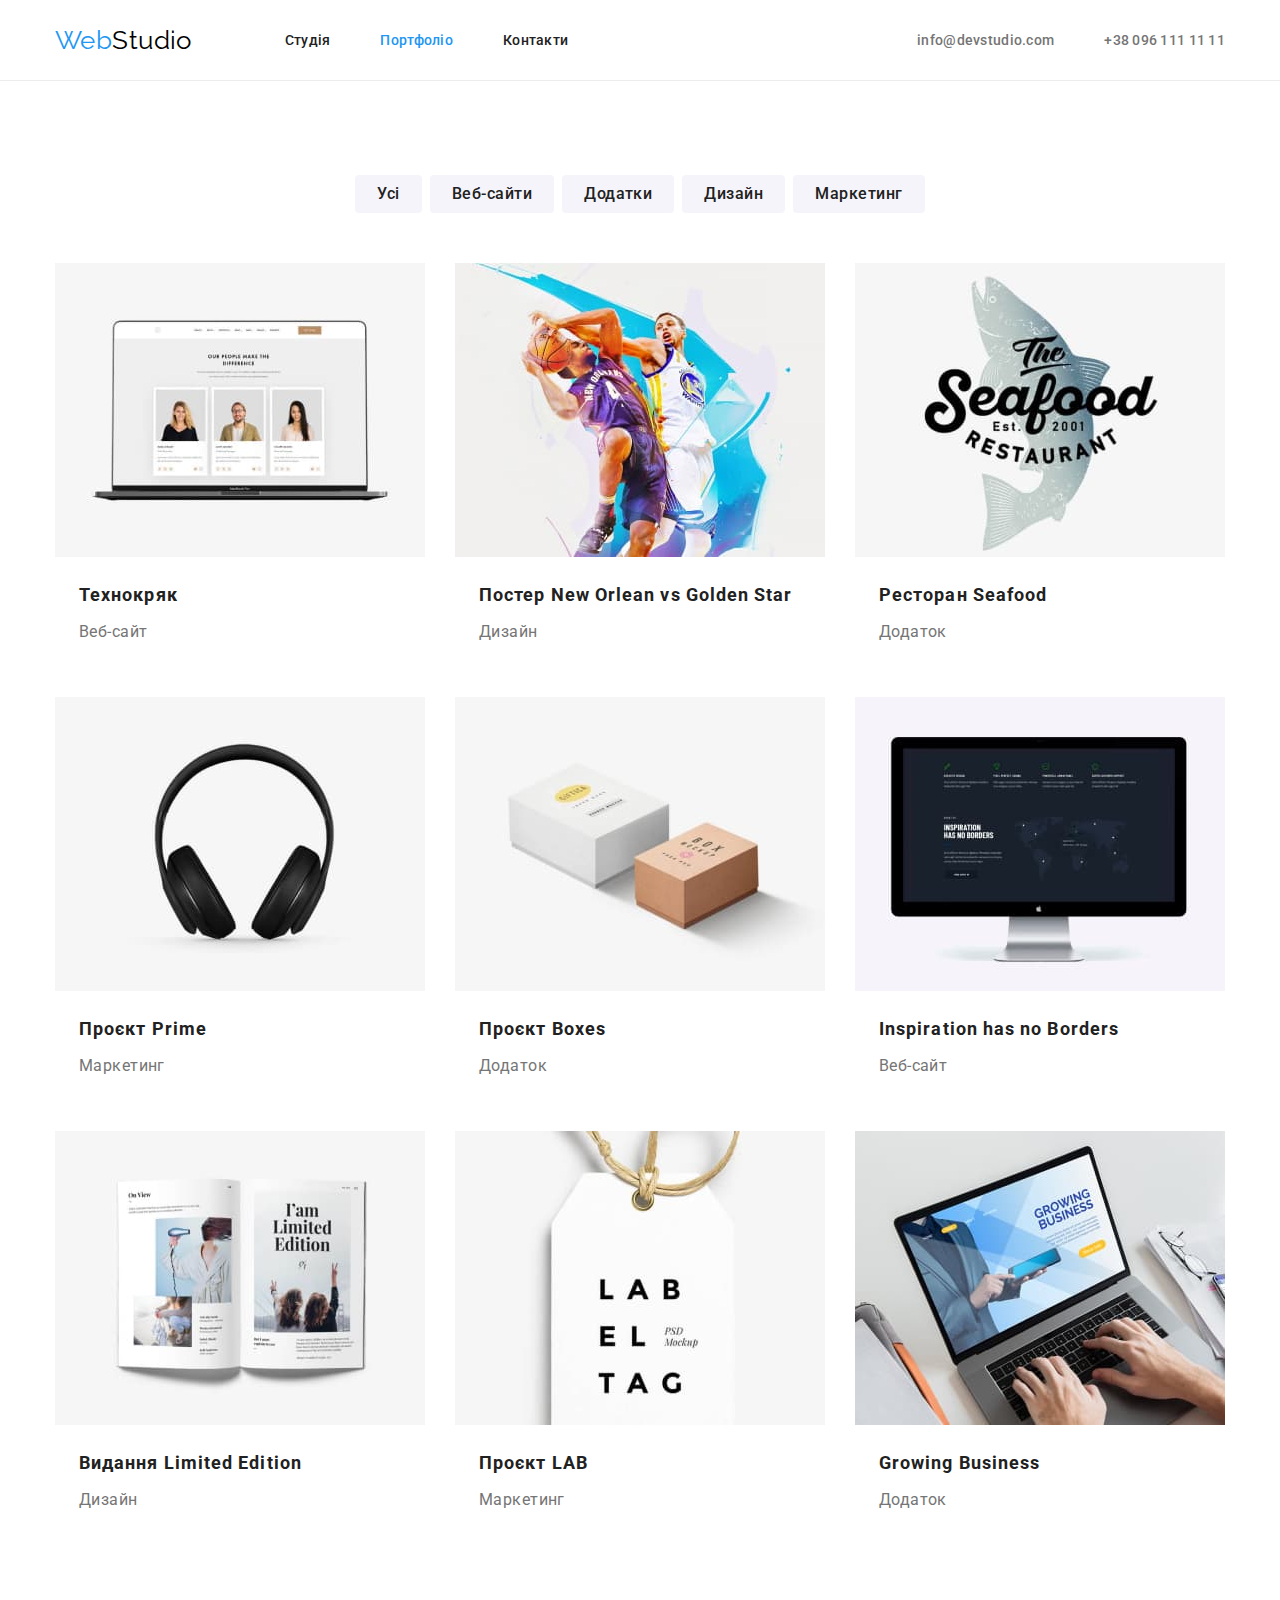
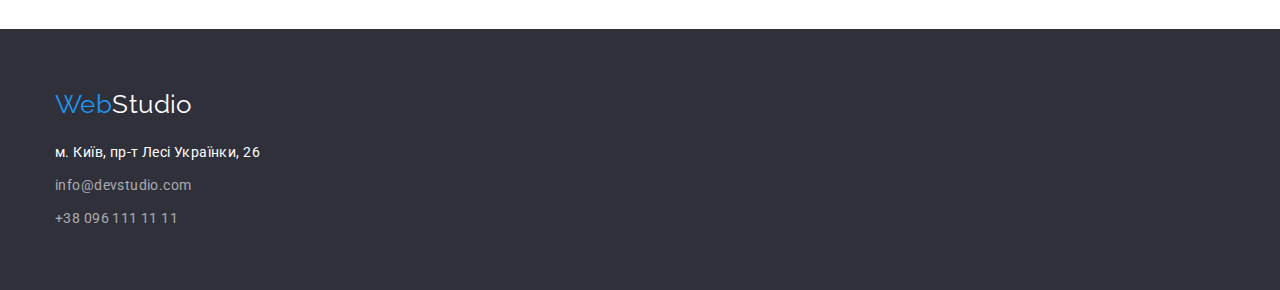
==== portfolio.html @ c1284949 "Проверка работы svg" ====
<!DOCTYPE html>
<html lang="uk">
  <head>
    <meta charset="UTF-8" />
    <meta http-equiv="X-UA-Compatible" content="IE=edge" />
    <meta name="viewport" content="width=device-width, initial-scale=1.0" />
    <title>Портфоліо WebStudio</title>

    <!-- Fonts -->

    <link rel="preconnect" href="https://fonts.googleapis.com" />
    <link rel="preconnect" href="https://fonts.gstatic.com" crossorigin />
    <link
      href="https://fonts.googleapis.com/css2?family=Raleway:wght@700&family=Roboto:wght@400;500;700;900&display=swap"
      rel="stylesheet"
    />

    <!-- Modern-normalize -->

    <link
      rel="stylesheet"
      href="https://cdnjs.cloudflare.com/ajax/libs/modern-normalize/1.1.0/modern-normalize.min.css"
    />

    <!-- User styles -->

    <link rel="stylesheet" href="./css/styles.css" />
  </head>

  <body>
    <header class="header">
      <div class="container">
        <!-- prettier-ignore -->
        <a class="logo" href="./index.html" lang="en">
          Web<span class="logo-suffix">Studio</span>
        </a>

        <nav class="nav">
          <ul class="nav-links">
            <li><a class="link" href="./index.html">Студія</a></li>
            <li><a class="link current" href="./portfolio.html">Портфоліо</a></li>
            <li><a class="link" href="#contacts">Контакти</a></li>
          </ul>
        </nav>

        <ul class="group">
          <li><a class="link" href="mailto:info@devstudio.com">info@devstudio.com</a></li>
          <li><a class="link" href="tel:+380961111111">+38 096 111 11 11</a></li>
        </ul>
      </div>
    </header>

    <main>
      <section class="works section">
        <div class="container">
          <h1 class="visually-hidden">Реалізовані проекти</h1>

          <!-- Filters -->

          <ul class="filter-list">
            <li><button class="btn secondary" type="button">Усі</button></li>
            <li><button class="btn secondary" type="button">Веб-сайти</button></li>
            <li><button class="btn secondary" type="button">Додатки</button></li>
            <li><button class="btn secondary" type="button">Дизайн</button></li>
            <li><button class="btn secondary" type="button">Маркетинг</button></li>
          </ul>

          <!-- Projects -->

          <ul class="grid">
            <li class="grid-item">
              <a class="link" href="">
                <img
                  src="./images/portfolio/portfolio-technokryak.jpg"
                  alt="Дизайн сторінки сайту"
                  width="370"
                  height="294"
                />
                <div class="desc">
                  <h2 class="subtitle">Технокряк</h2>
                  <p class="text">Веб-сайт</p>
                </div>
              </a>
            </li>
            <li class="grid-item">
              <a class="link" href="">
                <img
                  src="./images/portfolio/portfolio-new-orlean-vs-golden-star.jpg"
                  alt="Дизайн постера"
                  width="370"
                  height="294"
                />
                <div class="desc">
                  <h2 class="subtitle">Постер New Orlean vs Golden Star</h2>
                  <p class="text">Дизайн</p>
                </div>
              </a>
            </li>
            <li class="grid-item">
              <a class="link" href="">
                <img src="./images/portfolio/portfolio-seafood.jpg" alt="Логотип ресторану" width="370" height="294" />
                <div class="desc">
                  <h2 class="subtitle">Ресторан Seafood</h2>
                  <p class="text">Додаток</p>
                </div>
              </a>
            </li>
            <li class="grid-item">
              <a class="link" href="">
                <img src="./images/portfolio/portfolio-prime.jpg" alt="Фото навушників" width="370" height="294" />
                <div class="desc">
                  <h2 class="subtitle">Проєкт Prime</h2>
                  <p class="text">Маркетинг</p>
                </div>
              </a>
            </li>
            <li class="grid-item">
              <a class="link" href="">
                <img src="./images/portfolio/portfolio-boxes.jpg" alt="Фото коробок" width="370" height="294" />
                <div class="desc">
                  <h2 class="subtitle">Проєкт Boxes</h2>
                  <p class="text">Додаток</p>
                </div>
              </a>
            </li>
            <li class="grid-item">
              <a class="link" href="">
                <img
                  src="./images/portfolio/portfolio-inspiration-has-no-borders.jpg"
                  alt="Дизайн сторінки сайту"
                  width="370"
                  height="294"
                />
                <div class="desc">
                  <h2 class="subtitle">Inspiration has no Borders</h2>
                  <p class="text">Веб-сайт</p>
                </div>
              </a>
            </li>
            <li class="grid-item">
              <a class="link" href="">
                <img
                  src="./images/portfolio/portfolio-limited-edition.jpg"
                  alt="Дизайн розвороту видання"
                  width="370"
                  height="294"
                />
                <div class="desc">
                  <h2 class="subtitle">Видання Limited Edition</h2>
                  <p class="text">Дизайн</p>
                </div>
              </a>
            </li>
            <li class="grid-item">
              <a class="link" href="">
                <img src="./images/portfolio/portfolio-lab.jpg" alt="Логотип Lab" width="370" height="294" />
                <div class="desc">
                  <h2 class="subtitle">Проєкт LAB</h2>
                  <p class="text">Маркетинг</p>
                </div>
              </a>
            </li>
            <li class="grid-item">
              <a class="link" href="">
                <img
                  src="./images/portfolio/portfolio-growing-business.jpg"
                  alt="Фото ноутбуку з додатком на екрані"
                  width="370"
                  height="294"
                />
                <div class="desc">
                  <h2 class="subtitle">Growing Business</h2>
                  <p class="text">Додаток</p>
                </div>
              </a>
            </li>
          </ul>
        </div>
      </section>
    </main>

    <!-- Footer -->

    <footer class="footer section">
      <div class="container">
        <h2 class="visually-hidden">Контакти</h2>
        <!-- prettier-ignore -->
        <a class="logo" href="./index.html" lang="en">
            Web<span class="logo-suffix">Studio</span>
        </a>
        <address id="contacts">
          <ul class="footer-links">
            <li>
              <a
                class="link addr"
                href="https://goo.gl/maps/AkviUJwiQwRb5J1W6"
                target="_blank"
                rel="noopener noreferrer nofollow"
              >
                м. Київ, пр-т Лесі Українки, 26
              </a>
            </li>
            <li><a class="link" href="mailto:info@devstudio.com">info@devstudio.com</a></li>
            <li><a class="link" href="tel:+380961111111">+38 096 111 11 11</a></li>
          </ul>
        </address>
      </div>
    </footer>
  </body>
</html>
---- css/styles.css ----
:root {
  /* palette */
  --accent-color: #2196f3;
  --accent-sec-color: #188ce8;
  --white-color: #ffffff;
  --black-color: #000000;
  --grey-color: #757575;
  --grey-sec-color: #ececec;
  --grey-tert-color: #eeeeee;
  --dark-grey-color: #2f303a;
  --dark-grey-sec-color: #212121;
  --light-grey-color: #f5f4fa;

  /* text */
  --font-family: "Roboto", Tahoma, Verdana, sans-serif;
  --font-size-px-num: 14;
  --font-size-px: calc(var(--font-size-px-num) * 1px);
  --letter-spacing: 0.03em;
  --text-color: var(--grey-color);
  --title-color: var(--dark-grey-sec-color);
  --hero-title-color: var(--white-color);

  /* background */
  --background-color: var(--white-color);
  --background-sec-color: var(--light-grey-color);
  --hero-background-color: #c4c4c4;
  --hero-overlay-color: rgba(47, 48, 58, 0.4);

  /* button */
  --btn-font-size-px-num: 16;
  --btn-font-size-px: calc(var(--btn-font-size-px-num) * 1px);
  --btn-prim-color: var(--white-color);
  --btn-prim-background: var(--accent-color);
  --btn-prim-hover-background: var(--accent-sec-color);
  --btn-prim-shaddow: 0px 4px 4px rgba(0, 0, 0, 0.15);
  --btn-sec-background: var(--light-grey-color);
  --btn-sec-hover-color: var(--white-color);
  --btn-sec-hover-background: var(--accent-color);
  --btn-sec-shaddow: 0px 3px 1px rgba(0, 0, 0, 0.1), 0px 1px 2px rgba(0, 0, 0, 0.08), 0px 2px 2px rgba(0, 0, 0, 0.12);

  /* footer */
  --footer-link-color: rgba(255, 255, 255, 0.6);
  --footer-link-accent-color: var(--white-color);
  --footer-background-color: var(--dark-grey-color);

  /* logo */
  --logo-prefix-blue: var(--accent-color);
  --logo-suffix-dark: var(--black-color);
  --logo-suffix-light: var(--white-color);

  /* link */
  --link-hover-color: var(--accent-color);

  /* misc */
  --outline-color: rgb(237, 98, 255);
  --outline-width: 1px;
  --outline-offset: calc(var(--outline-width) * -1);
  --outline-style: solid;

  --container-width: 1200px;
  --section-min-width: 1600px;

  /* grid */
  --grid-items-gap: 30px;
  --grid-items-per-row: 3;
}

/*======================================= */
/* #region Reset styles */

/* prettier-ignore */
h1, h2, h3, h4, h5, h6, p {
  margin: 0;
}

ul {
  padding: 0;
  margin: 0;
  list-style: none;
}

img {
  display: block;
  max-width: 100%;
  height: auto;
}

address {
  font-style: normal;
}

.link {
  text-decoration: none;
}

/* #endregion */

/*======================================= */
/* #region Base styles */

body {
  font-family: var(--font-family);
  font-size: var(--font-size-px);
  letter-spacing: var(--letter-spacing);
  color: var(--text-color);
  background-color: var(--background-color);
}

.container {
  width: var(--container-width);
  padding: 0 15px;
  margin: 0 auto;

  /* outline: var(--outline-color) var(--outline-style) var(--outline-width);
  outline-offset: var(--outline-offset); */
}

.section {
  padding: 94px 0;
}

.visually-hidden {
  position: absolute;
  white-space: nowrap;
  width: 1px;
  height: 1px;
  overflow: hidden;
  border: 0;
  padding: 0;
  clip: rect(0 0 0 0);
  clip-path: inset(50%);
  margin: -1px;
}

.logo {
  font-family: Raleway;
  font-size: 26px;
  line-height: calc(31 / 26);
  color: var(--logo-prefix-blue);
  text-decoration: none;
}

.btn {
  display: block;

  font-family: inherit;
  font-size: var(--btn-font-size-px);
  text-align: center;

  border-radius: 4px;
  border-style: none;
  cursor: pointer;
}

.section-title {
  margin-bottom: 50px;

  font-size: 36px;
  line-height: calc(42 / 36);
  color: var(--title-color);
  text-align: center;
}

.subtitle {
  color: var(--title-color);
  font-size: inherit;
}

.grid {
  display: flex;
  flex-wrap: wrap;
  gap: var(--grid-items-gap);
}

.grid-item {
  flex-basis: calc((100% - var(--grid-items-gap) * (var(--grid-items-per-row) - 1)) / (var(--grid-items-per-row)));
}

/* #endregion */

/*======================================= */
/* #region Header */

.logo-suffix {
  color: var(--logo-suffix-dark);
}

.header .logo {
  margin-right: 93px;
}

.header .link {
  display: block;
  padding: 32px 0;

  color: inherit;
  font-weight: 500;
  line-height: calc(16 / var(--font-size-px-num));
  letter-spacing: 0.02em;
}

.header .nav-links {
  color: var(--title-color);
}

.header .container,
.header .nav-links,
.header .group {
  display: flex;
  align-items: center;
}

.header .nav {
  margin-right: auto;
}

.header .nav-links,
.header .group {
  gap: 50px;
}

.header .link:hover,
.header .link:focus-visible,
.header .link.current {
  color: var(--link-hover-color);
}

.header {
  border-bottom: 1px solid var(--grey-sec-color);
}

/* #endregion */

/*======================================= */
/* #region Hero */

.hero {
  padding: 200px 0;
  min-width: var(--container-width);
}

.hero.bg-img {
  background-size: cover;
  background-repeat: no-repeat;

  background-color: var(--hero-background-color);
  background-image: linear-gradient(var(--hero-overlay-color), var(--hero-overlay-color)),
    url("../images/hero/hero-bg.jpg");
}

.hero .title {
  margin: 0 auto 30px auto;
  width: 696px;

  font-weight: 900;
  font-size: 44px;
  line-height: calc(60 / 44);
  letter-spacing: 0.06em;
  color: var(--hero-title-color);
  text-transform: uppercase;
  text-align: center;
}

.btn.primary {
  padding: 10px 32px;
  margin: 0 auto;

  min-width: 216px;
  /* min-height: 50px; */

  font-weight: 700;
  line-height: calc(30 / var(--btn-font-size-px-num));
  letter-spacing: 0.06em;
  color: var(--btn-prim-color);

  background-color: var(--btn-prim-background);
  box-shadow: var(--btn-prim-shaddow);
}

.btn.primary:hover,
.btn.primary:focus-visible {
  background-color: var(--btn-prim-hover-background);
}

/* #endregion */

/*======================================= */
/* #region Advantages */

.advantages {
  padding-top: 94px;
  padding-bottom: 0;
}

.advantages .grid {
  --grid-items-per-row: 4;
  align-items: flex-start;
}

.advantages .subtitle {
  margin-bottom: 10px;
  line-height: calc(16 / var(--font-size-px-num));
  text-transform: uppercase;
}

.advantages .text {
  line-height: calc(24 / var(--font-size-px-num));
}

.advantages .desc::before {
  content: "";

  display: flex;
  justify-content: center;
  align-items: center;

  height: 120px;
  margin-bottom: 30px;

  background-color: var(--light-grey-color);
  border-radius: 4px;
}

/* #endregion */

/*======================================= */
/* #region Team */

.team {
  --grid-items-per-row: 4;
  background-color: var(--background-sec-color);
}

.team .grid-item {
  background-color: var(--background-color);
  box-shadow: 0px 1px 3px rgba(0, 0, 0, 0.12), 0px 1px 1px rgba(0, 0, 0, 0.14), 0px 2px 1px rgba(0, 0, 0, 0.2);
  border-radius: 0px 0px 4px 4px;
}

.team .subtitle {
  margin-bottom: 10px;

  font-weight: 500;
  font-size: 16px;
  line-height: calc(19 / 16);
}

.team .text {
  font-size: 16px;
  line-height: calc(19 / 16);
}

.team .desc {
  padding-top: 30px;
  padding-bottom: 30px;
  text-align: center;
}

/* #endregion */

/*======================================= */
/* #region Works */

.btn.secondary {
  padding: 6px 22px;
  /* min-height: 38px; */

  font-weight: 500;
  line-height: calc(26 / var(--btn-font-size-px-num));
  letter-spacing: 0.03em;
  color: var(--title-color);
  background-color: var(--btn-sec-background);
}

.btn.secondary:hover,
.btn.secondary:focus-visible {
  color: var(--btn-sec-hover-color);
  background-color: var(--btn-sec-hover-background);
  box-shadow: var(--btn-sec-shaddow);
}

.filter-list {
  display: flex;
  align-items: center;
  justify-content: center;
  gap: 8px;

  margin-bottom: 50px;
}

.works .subtitle {
  margin-bottom: 4px;
  font-size: 18px;
  line-height: calc(36 / 18);
  letter-spacing: 0.06em;
}

.works .text {
  font-size: 16px;
  line-height: calc(30 / 16);
  color: var(--text-color);
}

.works .desc {
  padding: 20px 24px;
  border: 1px solid var(--grey-color-tert);
  border-top: none;
}

/* #endregion */

/*======================================= */
/* #region Customers */

.customers {
  --grid-items-per-row: 6;
}

.customers .link {
  display: flex;
  justify-content: center;
  align-items: center;
  height: 92px;

  color: #afb1b8;

  border: 1px solid currentColor;
  border-radius: 4px;
}

.customers-logo {
  fill: currentColor;
}

.customers .link:hover,
.customers .link:focus-visible {
  color: var(--accent-color);
  border-color: currentColor;
}

/* #endregion */

/*======================================= */
/* #region Footer */

.footer {
  padding: 60px 0;
  min-width: var(--container-width);
  background-color: var(--footer-background-color);
}

.footer .logo-suffix {
  color: var(--logo-suffix-light);
}

.footer .logo {
  display: block;
  margin-bottom: 20px;
}

.footer-links :not(:last-child) {
  margin-bottom: 9px;
}

.footer .link {
  line-height: calc(24 / var(--font-size-px-num));
  color: var(--footer-link-color);
}

.footer .link:hover,
.footer .link:focus-visible {
  color: var(--link-hover-color);
}

.footer .addr {
  color: var(--footer-link-accent-color);
}

/* #endregion */
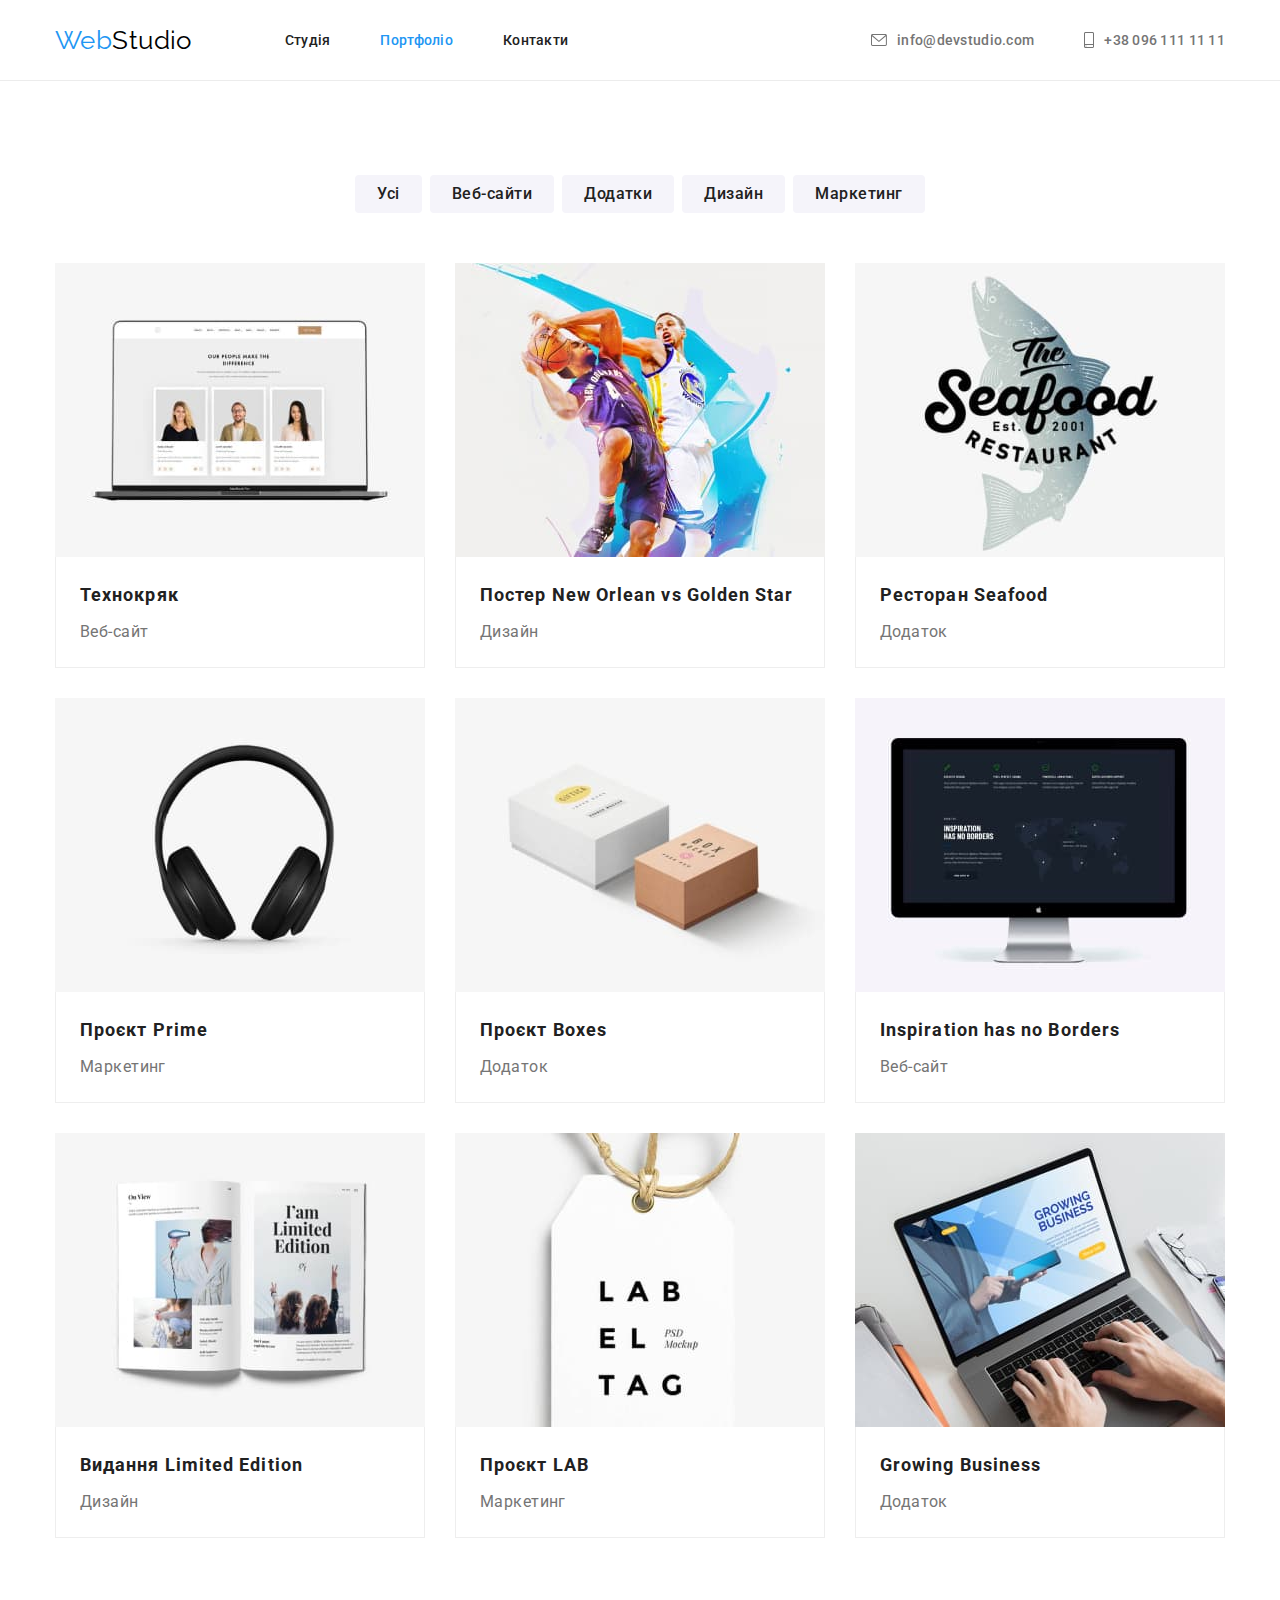
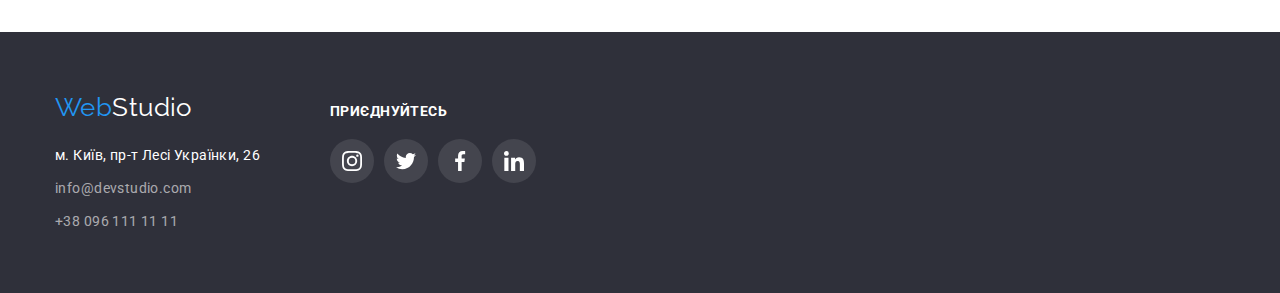
==== commit 58b9df5d: "Закончил оформление страниц" ====
--- a/portfolio.html
+++ b/portfolio.html
@@ -43,9 +43,23 @@
           </ul>
         </nav>
 
-        <ul class="group">
-          <li><a class="link" href="mailto:info@devstudio.com">info@devstudio.com</a></li>
-          <li><a class="link" href="tel:+380961111111">+38 096 111 11 11</a></li>
+        <ul class="contact-links">
+          <li>
+            <a class="link contact-link" href="mailto:info@devstudio.com">
+              <svg class="contact-icon" width="16" height="12">
+                <use href="./images/icons.svg#icon-email"></use>
+              </svg>
+              info@devstudio.com
+            </a>
+          </li>
+          <li>
+            <a class="link contact-link" href="tel:+380961111111">
+              <svg class="contact-icon" width="10" height="16">
+                <use href="./images/icons.svg#icon-phone"></use>
+              </svg>
+              +38 096 111 11 11
+            </a>
+          </li>
         </ul>
       </div>
     </header>
@@ -69,7 +83,7 @@
 
           <ul class="grid">
             <li class="grid-item">
-              <a class="link" href="">
+              <a class="link works-link" href="">
                 <img
                   src="./images/portfolio/portfolio-technokryak.jpg"
                   alt="Дизайн сторінки сайту"
@@ -83,7 +97,7 @@
               </a>
             </li>
             <li class="grid-item">
-              <a class="link" href="">
+              <a class="link works-link" href="">
                 <img
                   src="./images/portfolio/portfolio-new-orlean-vs-golden-star.jpg"
                   alt="Дизайн постера"
@@ -97,7 +111,7 @@
               </a>
             </li>
             <li class="grid-item">
-              <a class="link" href="">
+              <a class="link works-link" href="">
                 <img src="./images/portfolio/portfolio-seafood.jpg" alt="Логотип ресторану" width="370" height="294" />
                 <div class="desc">
                   <h2 class="subtitle">Ресторан Seafood</h2>
@@ -106,7 +120,7 @@
               </a>
             </li>
             <li class="grid-item">
-              <a class="link" href="">
+              <a class="link works-link" href="">
                 <img src="./images/portfolio/portfolio-prime.jpg" alt="Фото навушників" width="370" height="294" />
                 <div class="desc">
                   <h2 class="subtitle">Проєкт Prime</h2>
@@ -115,7 +129,7 @@
               </a>
             </li>
             <li class="grid-item">
-              <a class="link" href="">
+              <a class="link works-link" href="">
                 <img src="./images/portfolio/portfolio-boxes.jpg" alt="Фото коробок" width="370" height="294" />
                 <div class="desc">
                   <h2 class="subtitle">Проєкт Boxes</h2>
@@ -124,7 +138,7 @@
               </a>
             </li>
             <li class="grid-item">
-              <a class="link" href="">
+              <a class="link works-link" href="">
                 <img
                   src="./images/portfolio/portfolio-inspiration-has-no-borders.jpg"
                   alt="Дизайн сторінки сайту"
@@ -138,7 +152,7 @@
               </a>
             </li>
             <li class="grid-item">
-              <a class="link" href="">
+              <a class="link works-link" href="">
                 <img
                   src="./images/portfolio/portfolio-limited-edition.jpg"
                   alt="Дизайн розвороту видання"
@@ -152,7 +166,7 @@
               </a>
             </li>
             <li class="grid-item">
-              <a class="link" href="">
+              <a class="link works-link" href="">
                 <img src="./images/portfolio/portfolio-lab.jpg" alt="Логотип Lab" width="370" height="294" />
                 <div class="desc">
                   <h2 class="subtitle">Проєкт LAB</h2>
@@ -161,7 +175,7 @@
               </a>
             </li>
             <li class="grid-item">
-              <a class="link" href="">
+              <a class="link works-link" href="">
                 <img
                   src="./images/portfolio/portfolio-growing-business.jpg"
                   alt="Фото ноутбуку з додатком на екрані"
@@ -181,29 +195,65 @@
 
     <!-- Footer -->
 
-    <footer class="footer section">
-      <div class="container">
+    <footer class="footer">
+      <div class="container footer-container">
         <h2 class="visually-hidden">Контакти</h2>
         <!-- prettier-ignore -->
-        <a class="logo" href="./index.html" lang="en">
-            Web<span class="logo-suffix">Studio</span>
-        </a>
-        <address id="contacts">
-          <ul class="footer-links">
-            <li>
-              <a
-                class="link addr"
-                href="https://goo.gl/maps/AkviUJwiQwRb5J1W6"
-                target="_blank"
-                rel="noopener noreferrer nofollow"
-              >
-                м. Київ, пр-т Лесі Українки, 26
-              </a>
-            </li>
-            <li><a class="link" href="mailto:info@devstudio.com">info@devstudio.com</a></li>
-            <li><a class="link" href="tel:+380961111111">+38 096 111 11 11</a></li>
-          </ul>
-        </address>
+        <div class="contacts">
+          <a class="logo" href="./index.html" lang="en">
+              Web<span class="logo-suffix">Studio</span>
+          </a>
+          <address id="contacts">
+            <ul class="footer-links">
+              <li>
+                <a
+                  class="link addr"
+                  href="https://goo.gl/maps/AkviUJwiQwRb5J1W6"
+                  target="_blank"
+                  rel="noopener noreferrer nofollow"
+                >
+                  м. Київ, пр-т Лесі Українки, 26
+                </a>
+              </li>
+              <li><a class="link" href="mailto:info@devstudio.com">info@devstudio.com</a></li>
+              <li><a class="link" href="tel:+380961111111">+38 096 111 11 11</a></li>
+            </ul>
+          </address>
+        </div>
+        <div class="follow">
+          <b class="follow-title">Приєднуйтесь</b>
+          <!-- Socials -->
+          <ul class="list socials">
+            <li>
+              <a class="link socials-link" href="" aria-label="Instagram icon">
+                <svg class="socials-icon" width="20" height="20">
+                  <use href="./images/icons.svg#icon-instagram"></use>
+                </svg>
+              </a>
+            </li>
+            <li>
+              <a class="link socials-link" href="" aria-label="Twitter icon">
+                <svg class="socials-icon" width="20" height="20">
+                  <use href="./images/icons.svg#icon-twitter"></use>
+                </svg>
+              </a>
+            </li>
+            <li>
+              <a class="link socials-link" href="" aria-label="Facebook icon">
+                <svg class="socials-icon" width="20" height="20">
+                  <use href="./images/icons.svg#icon-facebook"></use>
+                </svg>
+              </a>
+            </li>
+            <li>
+              <a class="link socials-link" href="" aria-label="Linkedin icon">
+                <svg class="socials-icon" width="20" height="20">
+                  <use href="./images/icons.svg#icon-linkedin"></use>
+                </svg>
+              </a>
+            </li>
+          </ul>
+        </div>
       </div>
     </footer>
   </body>
--- a/css/styles.css
+++ b/css/styles.css
@@ -60,6 +60,8 @@
   --container-width: 1200px;
   --section-min-width: 1600px;
 
+  --socials-link-hover-color: var(--white-color);
+
   /* grid */
   --grid-items-gap: 30px;
   --grid-items-per-row: 3;
@@ -166,6 +168,8 @@
   font-size: inherit;
 }
 
+/* Grid */
+
 .grid {
   display: flex;
   flex-wrap: wrap;
@@ -174,6 +178,30 @@
 
 .grid-item {
   flex-basis: calc((100% - var(--grid-items-gap) * (var(--grid-items-per-row) - 1)) / (var(--grid-items-per-row)));
+}
+
+/* Socials */
+
+.socials {
+  display: flex;
+  justify-content: center;
+  align-items: center;
+  gap: 10px;
+}
+
+.socials-link {
+  display: flex;
+  justify-content: center;
+  align-items: center;
+
+  width: 44px;
+  height: 44px;
+
+  border-radius: 50%;
+}
+
+.socials-icon {
+  fill: currentColor;
 }
 
 /* #endregion */
@@ -203,9 +231,19 @@
   color: var(--title-color);
 }
 
+.header .contact-link {
+  display: flex;
+  align-items: center;
+  gap: 10px;
+}
+
+.header .contact-icon {
+  fill: currentColor;
+}
+
 .header .container,
 .header .nav-links,
-.header .group {
+.header .contact-links {
   display: flex;
   align-items: center;
 }
@@ -215,7 +253,7 @@
 }
 
 .header .nav-links,
-.header .group {
+.header .contact-links {
   gap: 50px;
 }
 
@@ -237,13 +275,12 @@
 .hero {
   padding: 200px 0;
   min-width: var(--container-width);
+  background-color: var(--hero-background-color);
 }
 
 .hero.bg-img {
   background-size: cover;
   background-repeat: no-repeat;
-
-  background-color: var(--hero-background-color);
   background-image: linear-gradient(var(--hero-overlay-color), var(--hero-overlay-color)),
     url("../images/hero/hero-bg.jpg");
 }
@@ -307,9 +344,7 @@
   line-height: calc(24 / var(--font-size-px-num));
 }
 
-.advantages .desc::before {
-  content: "";
-
+.advantages .thumb {
   display: flex;
   justify-content: center;
   align-items: center;
@@ -346,6 +381,7 @@
 }
 
 .team .text {
+  margin-bottom: 16px;
   font-size: 16px;
   line-height: calc(19 / 16);
 }
@@ -354,6 +390,16 @@
   padding-top: 30px;
   padding-bottom: 30px;
   text-align: center;
+}
+
+.team .socials-link {
+  color: #afb1b8;
+}
+
+.team .socials-link:hover,
+.team .socials-link:focus-visible {
+  color: var(--socials-link-hover-color);
+  background-color: var(--link-hover-color);
 }
 
 /* #endregion */
@@ -403,8 +449,14 @@
 
 .works .desc {
   padding: 20px 24px;
-  border: 1px solid var(--grey-color-tert);
+  border: 1px solid var(--grey-tert-color);
   border-top: none;
+}
+
+.works-link:hover,
+.works-link:focus-visible {
+  display: block;
+  box-shadow: 0px 1px 1px rgba(0, 0, 0, 0.12), 0px 4px 4px rgba(0, 0, 0, 0.06), 1px 4px 6px rgba(0, 0, 0, 0.16);
 }
 
 /* #endregion */
@@ -428,7 +480,7 @@
   border-radius: 4px;
 }
 
-.customers-logo {
+.customer-logo {
   fill: currentColor;
 }
 
@@ -476,4 +528,31 @@
   color: var(--footer-link-accent-color);
 }
 
-/* #endregion */
+.footer-container {
+  display: flex;
+  align-items: baseline;
+  gap: 70px;
+}
+
+.footer .follow-title {
+  display: block;
+  margin-bottom: 20px;
+
+  line-height: calc(16 / var(--font-size-px-num));
+  font-weight: 700;
+  text-transform: uppercase;
+  color: var(--white-color);
+}
+
+.footer .socials-link {
+  color: var(--white-color);
+  background-color: rgba(255, 255, 255, 0.1);
+}
+
+.footer .socials-link:hover,
+.footer .socials-link:focus-visible {
+  color: var(--socials-link-hover-color);
+  background-color: var(--link-hover-color);
+}
+
+/* #endregion */
